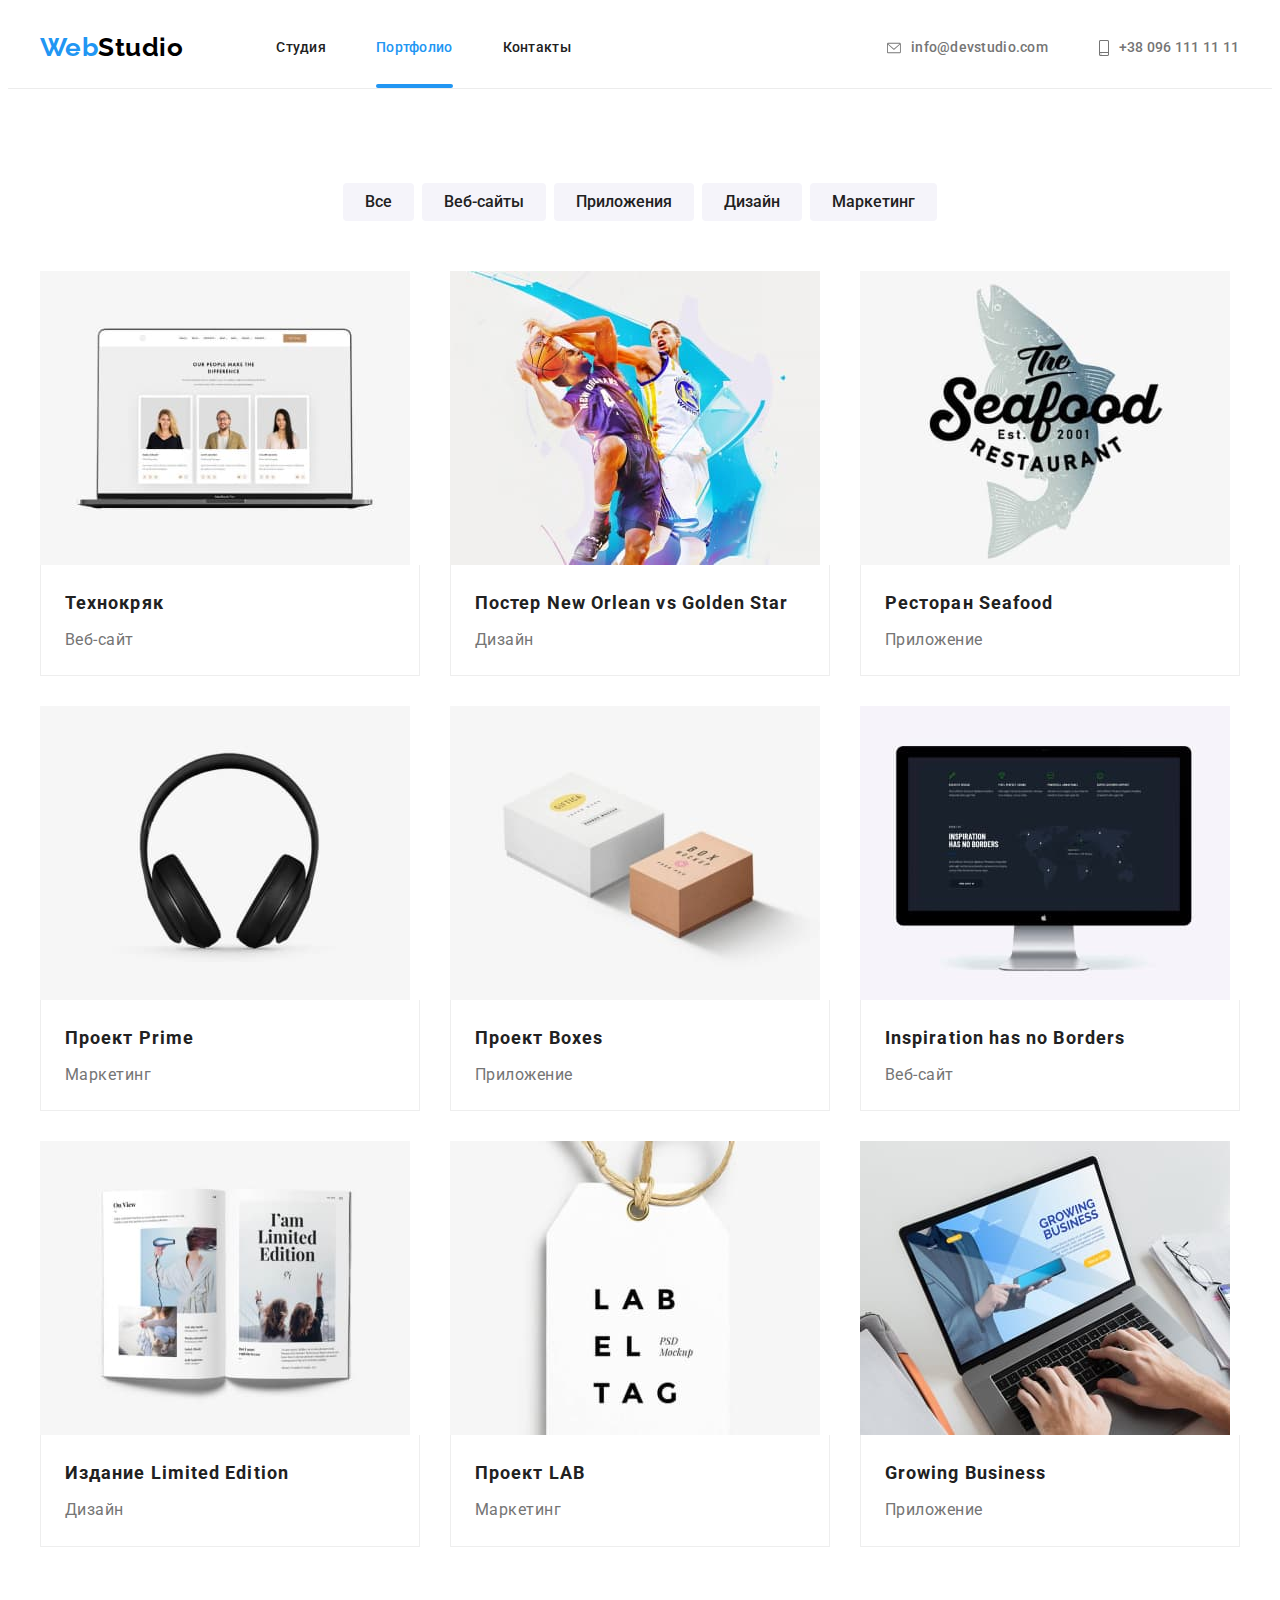
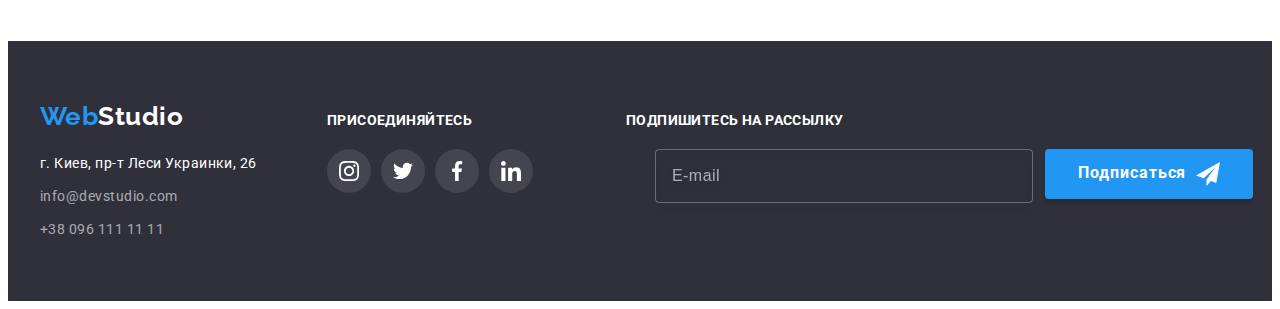
==== portfolio.html @ c687d92d "Initial commit" ====
<!DOCTYPE html>
<html lang="ru">

<head>
    <meta charset="UTF-8">
    <meta http-equiv="X-UA-Compatible" content="IE=edge">
    <meta name="viewport" content="width=device-width, initial-scale=1.0">
    <link rel="preconnect" href="https://fonts.googleapis.com">
    <link rel="preconnect" href="https://fonts.gstatic.com" crossorigin>
    <link
        href="https://fonts.googleapis.com/css2?family=Raleway:wght@700&family=Roboto:wght@400;500;700;900&display=swap"
        rel="stylesheet">
    <title>WebStudio</title>
    <link rel="stylesheet" href="https://cdnjs.cloudflare.com/ajax/libs/modern-normalize/1.1.0/modern-normalize.min.css"
        integrity="sha512-wpPYUAdjBVSE4KJnH1VR1HeZfpl1ub8YT/NKx4PuQ5NmX2tKuGu6U/JRp5y+Y8XG2tV+wKQpNHVUX03MfMFn9Q=="
        crossorigin="anonymous" referrerpolicy="no-referrer" />
    <link rel="stylesheet" href="./css/styles.css">
</head>
<body>
    <!-- Шапка -->
    <header class="header">
    <div class="container header-nav">
        <nav class="nav">
            <a href="" class="logo link"><span class="accent">Web</span>Studio</a>
            <ul class="site-nav">
                <li class="item"><a href="./index.html" class="link">Студия</a></li>
                <li class="item"><a href="" class="link current">Портфолио</a></li>
                <li class="item"><a href="" class="link">Контакты</a></li>
            </ul>
        </nav>
        <ul class="contacts">
            <li class="mail-item">
                <a href="mailtoinfo@devstudio.com" class="mail-link link">
                    <svg class="mail-icon" width="16" height="12">
                        <use href="./images/icons.svg#icon-envelope"></use>
                    </svg>
                    info@devstudio.com</a>
            </li>
            <li class="tel-item">
                <a href="tel:+380961111111" class="tel-link link">
                    <svg class="tel-icon" width="10" height="16">
                        <use href="./images/icons.svg#icon-smartphone"></use>
                    </svg>
                    +38 096 111 11 11
                </a>
            </li>
        </ul>
        </div>
        </header>
    <main>
        <section class="portfolio">
            <div class="container">
            <h1 class="portfolio-title">Портфолио</h1>
            <ul class="filtres-list">
                <li class="filtres-item"><button type="button" class="btn-filtres">Все</button></li>
                <li class="filtres-item"><button type="button" class="btn-filtres">Веб-сайты</button></li>
                <li class="filtres-item"><button type="button" class="btn-filtres">Приложения</button></li>
                <li class="filtres-item"><button type="button" class="btn-filtres">Дизайн</button></li>
                <li class="filtres-item"><button type="button" class="btn-filtres">Маркетинг</button></li>
            </ul>
            <ul class="work-list">
                <li class="work-item">
                    <a href="" class="card link">
                        <div class="work-wrap">
                            <img src="./images//img1.jpg" alt="img1" width="370" height="294">
                            <p class="card-text">Ресурс предлагает комплексные предложения
                                с разным уровнем функционала и сервисов.
                                Все это позволит посетителю получить
                                исчерпывающие сведения о компании или частном лице.</p>
                        </div>
                        
                        <div class="work-content">
                            <h2 class="work">Технокряк</h2>
                            <p class="work-text">Веб-сайт</p>
                        </div>
                    </a>
                </li>

                <li class="work-item">
                    <a href="" class="card link">
                        <div class="work-wrap">
                            <img src="./images//img2.jpg" alt="img2" width="370" height="294">
                            <p class="card-text">Ресурс предлагает комплексные предложения
                                с разным уровнем функционала и сервисов.
                                Все это позволит посетителю получить
                                исчерпывающие сведения о компании или частном лице.</p>
                        </div>
                        
                        <div class="work-content">
                            <h2 class="work">Постер New Orlean vs Golden Star</h2>
                            <p class="work-text">Дизайн</p>
                        </div>
                    </a>
                </li>

                <li class="work-item">
                    <a href="" class="card link">
                        <div class="work-wrap">
                            <img src="./images//img3.jpg" alt="img2" width="370" height="294">
                            <p class="card-text">Ресурс предлагает комплексные предложения
                                с разным уровнем функционала и сервисов.
                                Все это позволит посетителю получить
                                исчерпывающие сведения о компании или частном лице.</p>
                        </div>
                        
                        <div class="work-content">
                            <h2 class="work">Ресторан Seafood</h2>
                            <p class="work-text">Приложение</p>
                        </div>
                    </a>
                </li>

                <li class="work-item">
                    <a href="" class="card link">
                        <div class="work-wrap">
                            <img src="./images//img4.jpg" alt="img2" width="370" height="294">
                            <p class="card-text">Ресурс предлагает комплексные предложения
                                с разным уровнем функционала и сервисов.
                                Все это позволит посетителю получить
                                исчерпывающие сведения о компании или частном лице.</p>
                        </div>
                        
                        <div class="work-content">
                            <h2 class="work">Проект Prime</h2>
                            <p class="work-text">Маркетинг</p>
                        </div>
                    </a>  
                </li>

                <li class="work-item">
                    <a href="" class="card link">
                        <div class="work-wrap">
                            <img src="./images//img5.jpg" alt="img2" width="370" height="294">
                            <p class="card-text">Ресурс предлагает комплексные предложения
                                с разным уровнем функционала и сервисов.
                                Все это позволит посетителю получить
                                исчерпывающие сведения о компании или частном лице.</p>
                        </div>
                        
                        <div class="work-content">
                            <h2 class="work">Проект Boxes</h2>
                            <p class="work-text">Приложение</p>
                        </div>
                    </a>
                </li>

                <li class="work-item">
                    <a href="" class="card link">
                        <div class="work-wrap">
                            <img src="./images//img6.jpg" alt="img2" width="370" height="294">
                            <p class="card-text">Ресурс предлагает комплексные предложения
                                с разным уровнем функционала и сервисов.
                                Все это позволит посетителю получить
                                исчерпывающие сведения о компании или частном лице.</p>
                        </div>
                        
                        <div class="work-content">
                            <h2 class="work">Inspiration has no Borders</h2>
                            <p class="work-text">Веб-сайт</p>
                        </div>
                    </a>
                </li>

                <li class="work-item">
                    <a href="" class="card link">
                        <div class="work-wrap">
                            <img src="./images//img7.jpg" alt="img2" width="370" height="294">
                            <p class="card-text">Ресурс предлагает комплексные предложения
                                с разным уровнем функционала и сервисов.
                                Все это позволит посетителю получить
                                исчерпывающие сведения о компании или частном лице.</p>
                        </div>
                        
                        <div class="work-content link">
                            <h2 class="work">Издание Limited Edition</h2>
                            <p class="work-text">Дизайн</p>
                        </div>
                    </a>
                </li>

                <li class="work-item">
                    <a href="" class="card link">
                        <div class="work-wrap">
                            <img src="./images//img8.jpg" alt="img2" width="370" height="294">
                            <p class="card-text">Ресурс предлагает комплексные предложения
                                с разным уровнем функционала и сервисов.
                                Все это позволит посетителю получить
                                исчерпывающие сведения о компании или частном лице.</p>
                        </div>
                        
                        <div class="work-content">
                            <h2 class="work">Проект LAB</h2>
                            <p class="work-text">Маркетинг</p>
                        </div>
                    </a>
                </li>

                <li class="work-item">
                    <a href="" class="card link">
                        <div class="work-wrap">
                            <img src="./images//img9.jpg" alt="img2" width="370" height="294">
                            <p class="card-text">Ресурс предлагает комплексные предложения
                                с разным уровнем функционала и сервисов.
                                Все это позволит посетителю получить
                                исчерпывающие сведения о компании или частном лице.</p>
                        </div>
                        
                        <div class="work-content">
                            <h2 class="work">Growing Business</h2>
                            <p class="work-text">Приложение</p>
                        </div>
                    </a>
                </li>
            </ul>
         </div>
        </section>
    </main>
<!-- подвал -->
<footer class="footer">
    <div class="container footer-links">
        <div class="logo-contacts">
            <a href="" class="logo-link link"><span class="accent">Web</span>Studio</a>
            <address>
                <ul class="footer-list">
                    <li class="footer-adress">
                        <a href="https://goo.gl/maps/oAPRWy6ZVn6Fgqy29" target="_blank"
                            rel="noopener nofollow noreferrer" class="adress link">г. Киев, пр-т Леси Украинки, 26</a>
                    </li>
                    <li class="footer-mail">
                        <a href="mailtoinfo@devstudio.com" class="contact-mail link">info@devstudio.com</a>
                    </li>
                    <li class="footer-tel">
                        <a href="tel:+380961111111" class="contact-tel link">+38 096 111 11 11</a>
                    </li>
                </ul>
            </address>
        </div>
    <!-- присоединяйтесь -->
    <div class="join">
        <h2 class="join-title">Присоединяйтесь</h2>
        <ul class="join-list">
            <li class="join-item">
                <a href="" class="join-link link">
                    <svg class="join-icon" width="20" height="20">
                        <use href="./images/icons.svg#icon-instagram"></use>
                     </svg>
                    </a>
            </li>
            <li class="join-item">
                <a href="" class="join-link link">
                    <svg class="join-icon" width="20" height="20">
                        <use href="./images/icons.svg#icon-twitter"></use>
                    </svg>
                </a>
            </li>
            <li class="join-item">
                <a href="" class="join-link link">
                    <svg class="join-icon" width="20" height="20">
                        <use href="./images/icons.svg#icon-facebook"></use>
                    </svg>
                </a>
            </li>
            <li class="join-item">
                <a href="" class="join-link link">
                    <svg class="join-icon" width="20" height="20">
                        <use href="./images/icons.svg#icon-linkedin"></use>
                    </svg>
                </a>
            </li>
        </ul>
    </div>
    <div class="newsletter">
        <h2 class="join-title">Подпишитесь на рассылку</h2>
        <form>
            <input type="email" name="user-email" class="mail-input" placeholder="E-mail" required />
            <button type="submit" class="hero-button btn">
                Подписаться
                <svg class="icon-send" width="24" height="24">
                    <use href="./images/icons.svg#icon-send"></use>
                </svg>
            </button>
        </form>
    </div>
    </div>
    <div class="backdrop is-hidden" data-modal>
        <div class="modal">
            <button type="button" class="close-icon" data-modal-close>
                <svg class="modal-close-icon" width="18" height="18">
                    <use href="./images/icons.svg#icon-close-black-18dp"></use>
                </svg>
            </button>
        </div>
    </div>
</footer>
</body>
</html>
---- css/styles.css ----
:root {
    --main-text-color:  #212121;
    --second-text-color: #757575;
    --main-title-color: #ffffff;
    --contact-text-color: rgba(255, 255, 255, 0.6);
    --accent-color: #2196F3;
    --team-background-color: #F5F4FA;
    --header-background-color: #ffffff;
    --second-background-color: #2F303A;
    --main-letter-spacing: 0.03em;
    --second-letter-spacing: 0.02em;
    --portfolio-set: 30px;
    --animation-timing: cubic-bezier(0.4, 0, 0.2, 1);
    }

a,
p,
h1,
h2,
h3,
h4,
h5,
h6 {
  margin: 0;
}

ul,
ol {
  margin: 0;
  padding: 0;
  list-style: none;
}

body{
    color: var(--main-text-color);
    font-family: 'Roboto', sans-serif;
    letter-spacing: var(--main-letter-spacing);
}

img {
    display: block;
    max-width: 100%;
    height: auto;
}

a {
    display: block;
}

.link {
    text-decoration: none;
}
.container {
    width: 1200px;
    margin: 0 auto;
    padding-left: 15px;
    padding-right: 15px;
}

.visually-hidden {
    position: absolute;
    white-space: nowrap;
    width: 1px;
    height: 1px;
    overflow: hidden;
    border: 0;
    padding: 0;
    clip: rect(0 0 0 0);
    clip-path: inset(50%);
    margin: -1px;
}
/* шапка */

.header{
    background-color: var(--header-background-color);
    border-bottom: 1px solid #ECECEC;
}

.header-nav{
    display: flex;
    align-items: center;
}

.nav{
    display: flex;
    align-items: center;
}
.logo{
    color: #000000;
    font-family: 'Raleway', sans-serif;
    font-weight: 700;
    font-size: 26px;
    line-height: 1.2;
}

.accent{
    color: var(--accent-color);
}

.site-nav{
    display: flex;
    margin-left: 93px;
}

.site-nav .item + .item{
    margin-left: 50px;
}
.site-nav .link{
    display: block;
    padding-top: 32px;
    padding-bottom: 32px;
    color: var(--main-text-color);
    font-weight: 500;
    font-size: 14px;
    line-height: 1.14;
    letter-spacing: var(--second-letter-spacing);
    transition: color 250ms var(--animation-timing);
}
.site-nav .link:hover,
.site-nav .link:focus{
    color: var(--accent-color);
}
.site-nav .link.current{
    position: relative;
    color: var(--accent-color);
}

.current::after {
    content: '';
    position: absolute;
    left: 0;
    bottom: 0;
    width: 100%;
    height: 4px;
    border-radius: 2px;
    background-color: var(--accent-color);
}

.contacts{
    display: flex;
    align-items: center;
    justify-content: center;
    margin-left: auto;
}

.mail-item{
    margin-right: 50px;
    width: 161px;
    height: 16px;
}

.tel-item{
    width: 142px;
    height: 16px;
}
.mail-link, .tel-link{
    display: flex;
    align-items: center;
    justify-content: center;
    color: var(--second-text-color);
    font-weight: 500;
    font-size: 14px;
    line-height: 1.14;
    letter-spacing: var(--second-letter-spacing);
    cursor: pointer;
    transition: color 250ms var(--animation-timing);
    }

    
.mail-item > .mail-link{
    width: 100%;
    height: 100%;
}
.mail-link:hover,
.mail-link:focus {
    color: var(--accent-color);
}
.mail-icon{
    margin-right: 10px;
    fill: currentColor;
}
.tel-item > .tel-link {
    width: 100%;
    height: 100%;
}

.tel-link:hover,
.tel-link:focus {
    color: var(--accent-color);
}

.tel-icon {
    margin-right: 10px;
    fill: currentColor;
}

/* hero */

.hero{
    max-width: 1600px;
    height: 600px;
    margin-left: auto;
    margin-right: auto;
    background-image: 
    linear-gradient(
        to right, rgba(47, 48, 58, 0.4),
        rgba(47, 48, 58, 0.4)
        ), 
    url(../images/hero.jpg);
    background-repeat: no-repeat;
    background-size: cover;
    background-position: center;
    background-color: var(--second-background-color);
    text-align: center;
    padding-top: 200px;
    padding-bottom: 200px;
}
.hero-title{
    margin-left: auto;
    margin-right: auto;
    margin-bottom: 30px;
    max-width: 696px;
    color: var(--main-title-color);
    font-weight: 900;
    font-size: 44px;
    line-height: 1.4;
    letter-spacing: 0.06em;
    text-transform: uppercase;
}
.hero-button{
    position: relative;
    display: inline-block;
    padding: 10px 32px;
    height: 50px;
    cursor: pointer;
    color: var(--main-title-color);
    background-color: var(--accent-color);
    font-family: inherit;
    font-weight: 700;
    font-size: 16px;
    line-height: 1.9;
    text-align: center;
    letter-spacing: 0.06em;
    text-decoration: none;
    align-items: center;
    border: 1px solid transparent;
    border-radius: 4px;
    box-shadow: 0px 4px 4px rgba(0, 0, 0, 0.15);
    transition: background-color 250ms var(--animation-timing), box-shadow 250ms var(--animation-timing);
}

.hero-button:hover,
.hero-button:focus{
    background-color: #188CE8;
}

/* sections */

.section{
    padding-top: 94px;
    padding-bottom: 94px;
}

.section-title{
    margin-bottom: 50px;
    color: var(--main-text-color);
    font-weight: 700;
    font-size: 36px;
    line-height: 1.7;
    text-align: center;
}

/* features */

.section-features{
    display: none;
}
.features{
    display: flex;
}

.features .item + .item{
    margin-left: 30px;
}

.features-link{
    display: flex;
    align-items: center;
    justify-content: center;
    margin-bottom: 30px;
    width: 270px;
    height: 120px;
    background-color: #F5F4FA;
    border-radius: 4px;
}

.features-icon{
    width: 70px;
    height: 70px;
}

.features-title {
    margin-bottom: 10px;
    font-weight: 700;
    font-size: 14px;
    line-height: 1.14;
    text-transform: uppercase;
}

.features-text{
    color: var(--second-text-color);
    font-size: 14px;
    line-height: 1.7;
}

/* working */

.no-padding-top{
padding-top: 0;
}

.working{
    display: flex;
}
.working .item{
    display: block;
}
.working .item + .item{
    margin-left: 30px;
}
.working-wrap{
    position: relative;
}

.working-text{
    display: flex;
    align-items: center;
    justify-content: center;
    position: absolute;
    width: 100%;
    height: 70px;
    left: 0;
    bottom: 0;

    font-weight: 700;
    font-size: 14px;
    line-height:1.14;
    text-align: center;
    text-transform: uppercase;
    letter-spacing: var(--main-letter-spacing);

    color: var(--header-background-color);
    background-color: rgba(47, 48, 58, 0.8);
}

/* team */

.team{
    padding-top: 94px;
    padding-bottom: 94px;
    background-color: var(--team-background-color);
    }

.team-title{
    margin-bottom: 50px;
    font-weight: 700;
    font-size: 36px;
    line-height: 1.16px;
    text-align: center;
}
.team-list{
    display: flex;
}

.team-item {
    background-color: #ffffff;
    box-shadow: 0px 1px 3px rgba(0, 0, 0, 0.12), 0px 1px 1px rgba(0, 0, 0, 0.14), 0px 2px 1px rgba(0, 0, 0, 0.2);
    border-radius: 0px 0px 4px 4px;
}

.team-item + .team-item{
    margin-left: 30px;
}

.team-container{
    padding-top: 30px;
    padding-bottom: 30px;
    text-align: center;
}

.team-hero{
    margin-bottom: 10px;
    font-weight: 500;
    font-size: 16px;
    line-height: 1.9;
}

.team-text{
    margin-bottom: 16px;
    color: var(--second-text-color);
    font-size: 16px;
    line-height: 1.9;
}
.soc-list{
    display: flex;
    justify-content: center;
    align-items: center;
}

.soc-item{
    width: 44px;
    height: 44px;
    margin-right: 10px;
    cursor: pointer;
}
.soc-item:last-child{
    margin-right: 0;
}
.soc-link{
    width: 100%;
    height: 100%;
    background-color:var(--header-background-color);
    border-radius: 50%;
    display: flex;
    align-items: center;
    justify-content: center;
    color: #AFB1B8;
    transition: color 250ms var(--animation-timing), background-color 250ms var(--animation-timing);
}

.soc-icon{
    fill: currentColor;
}

.soc-link:hover,
.soc-link:focus {
    background-color: var(--accent-color);
    color: var(--header-background-color);
}

/* Постоянные клиенты */

.clients {
    padding-top: 94px;
    padding-bottom: 94px;
}

.clients-list {
    display: flex;
    align-items: center;
    justify-content: center;
}

.clients-item{
    margin-right: var(--portfolio-set);
    width: 170px;
    height: 92px;
    cursor: pointer;
    transition: border-color 250ms var(--animation-timing);
}
.clients-item:last-child {
    margin-right: 0;
}

.clients-item:hover,
.clients-item:focus {
    border-color: var(--accent-color);
}

.clients-link{
    width: 100%;
    height: 100%;
    display: flex;
    align-items: center;
    justify-content: center;
    color: #AFB1B8;
    border: 1px solid #AFB1B8;
    border-radius: 4px;
    transition: color 250ms var(--animation-timing),
    border-color 250ms var(--animation-timing);
}

.clients-icon{
fill: currentColor;
}

.clients-link:hover,
.clients-link:focus {
    color: var(--accent-color);
    border-color: var(--accent-color);
}

/* footer */

.footer{
    padding-top: 60px;
    padding-bottom: 60px;
    background-color: var(--second-background-color);
}
.footer-links {
    display: flex;
    align-items: baseline;
}

.logo-link{
    display: inline-block;
    margin-bottom: 20px;
    color: var(--main-title-color);
    font-family: 'Raleway', sans-serif;
    font-style: normal;
    font-weight: 700;
    font-size: 26px;
    line-height: 1.2;
}

.accent {
    color: var(--accent-color);
}

.footer-adress{
    margin-bottom: 9px;
}
.adress{
    display: inline-block;
    font-style: normal;
    color: var(--main-title-color);
    font-size: 14px;
    line-height: 1.7;
    transition: color 250ms var(--animation-timing);
}

.adress:hover,
.adress:focus {
    color: var(--accent-color);
}

.footer-mail{
    margin-bottom: 9px;
}
.contact-mail{
    display: inline-block;
    font-style: normal;
    color: var(--contact-text-color);
    font-size: 14px;
    line-height: 1.7;
    transition: color 250ms var(--animation-timing);
} 

.contact-tel {
    display: inline-block;
    font-style: normal;
    color: var(--contact-text-color);
    font-size: 14px;
    line-height: 1.7;
    transition: color 250ms var(--animation-timing);
}

.contact-mail:hover,
.contact-mail:focus,
.contact-tel:hover,
.contact-tel:focus{
    color: var(--accent-color);
}

/* Присоединяйтесь */

.join{
    margin-left: 70px;
}

.join-title{
    margin-bottom: 20px;
    font-weight: 700;
    font-size: 14px;
    line-height: 1.14;
    letter-spacing: var(--main-letter-spacing);
    text-transform: uppercase;
    color: var(--header-background-color);
}

.join-list {
    display: flex;
}

.join-item {
    width: 44px;
    height: 44px;
    margin-right: 10px;
    cursor: pointer;
}

.join-item:last-child {
    margin-right: 0;
}

.join-link {
    width: 100%;
    height: 100%;
    background-color: rgba(255, 255, 255, 0.1);
    border-radius: 50%;
    display: flex;
    align-items: center;
    justify-content: center;
    color: var(--header-background-color);
    transition: background-color 250ms var(--animation-timing);
}
.join-icon {
    fill: currentColor;
}

.join-link:hover,
.join-link:focus {
    background-color: var(--accent-color);
}

/* Подпишитесь на рассылкy */

.newsletter {
    margin-left: 93px;;
}

.mail-input {
    width: 358px;
    height: 50px;
    padding-left: 16px;
    margin-right: 12px;
    color: rgba(255, 255, 255, 0.6);
    font-size: 16px;
    line-height: 1.25;
    letter-spacing: var(--main-letter-spacing);
    background-color: transparent;
    border: 1px solid rgba(255, 255, 255, 0.3);
    filter: drop-shadow(0px 4px 4px rgba(0, 0, 0, 0.15));
    border-radius: 4px;
    outline: none;
    transition: border-color 250ms var(--animation-timing);
}

.mail-input:focus {
    border-color: var(--accent-color);
}

.mail-input::placeholder {
    color: rgba(255, 255, 255, 0.6);
    font-size: 16px;
    line-height: 1.25;
    letter-spacing: var(--main-letter-spacing);
}

.btn {
    position: absolute;
    display: inline-flex;
    align-items: center;
    justify-content: center;
}

.icon-send {
    fill: currentColor;
    margin-left: 10px;
}

/* --------------------МОДАЛКА */

.backdrop{
    width: 100%;
    height: 100%;
    background-color: rgba(25, 28, 38, 0.476);
    position: fixed;
    top: 0;
    transition: opacity 400ms, visibility 400ms;
}
.backdrop.is-hidden .modal {
    transform: translate(-50%, -50%) scale(0) rotate(-90deg);
}

.is-hidden{
    visibility: hidden;
    opacity: 0;
    pointer-events: none;
}

.modal{
    position: absolute;
    width: 528px;
    height: 581px;
    left: 50%;
    top: 50%;
    padding: 40px;
    background: var(--header-background-color);
    box-shadow: 0px 1px 3px rgba(0, 0, 0, 0.12), 0px 1px 1px rgba(0, 0, 0, 0.14),
        0px 2px 1px rgba(0, 0, 0, 0.2);
    border-radius: 4px;
    transform: translate(-50%, -50%) scale(1) rotate(0);
    transition: transform 400ms;
}

.close-icon{
    position: absolute;
    top: 8px;
    right: 8px;
    padding: 0;
    width: 30px;
    height: 30px;
    border-radius: 50%;
    display: flex;
    align-items: center;
    justify-content: center;
    background: #FFFFFF;
    border: 1px solid rgba(0, 0, 0, 0.1);
    cursor: pointer;
}
.no-scroll {
    overflow: hidden;
}

.modal-title{
    margin-bottom: 12px;
    font-weight: 700;
    font-size: 20px;
    line-height: 1.15;
    text-align: center;
    letter-spacing: var(--main-letter-spacing);
    color: var(--main-text-color);
}

textarea{
    resize: none;
}

form{
    width: 448px;
    text-align: center;
}

.form-field{
   display: block;
   position: relative;
   margin-bottom: 20px;
}

.form-label{
    display: block;
    text-align: left;
    margin-bottom: 4px;
    font-size: 12px;
    line-height: 1.16;
    letter-spacing: 0.01em;
    color: #757575;
}

.form-input {
    padding-left: 42px;
    width: 100%;
    height: 40px;
    border: 1px solid rgba(33, 33, 33, 0.2);
    border-radius: 4px;
    outline: none;
    transition: border-color 250ms var(--animation-timing);
}

.form-input:focus {
    border-color: var(--accent-color);
}

.form-icon{
    position: absolute;
    left: 12px;
    top: 50%;
    transition: color 250ms var(--animation-timing);
}

.form-comment{
    display: block;
    margin-bottom: 20px;
    font-size: 12px;
    line-height: 1.16;
    letter-spacing: 0.01em;
    width: 100%;
    height: 120px;
    padding: 12px 16px;
    border: 1px solid rgba(33, 33, 33, 0.2);
    border-radius: 4px;
    outline: none;
    transition: border-color 250ms var(--animation-timing);
}

.form-input:focus+.form-icon {
    fill: var(--accent-color);
}

.form-comment::placeholder {
    font-size: 12px;
    line-height: 1.16;
    letter-spacing: 0.01em;
    color: rgba(117, 117, 117, 0.5);
}

.form-comment:focus{
    border-color: var(--accent-color);
}
.check-text{
    display: flex;
    align-items: center;
    justify-content: center;
    margin-bottom: 30px;
    font-size: 14px;
    line-height: 1.71;
    letter-spacing: var(--main-letter-spacing);
    color: var(--second-text-color);
}

.icon-wrap{
    width: 16px;
    height: 15px;
    border: 2px solid var(--main-text-color);
    border-radius: 3px;
    margin-right: 7px;
    display: flex;
    align-items: center;
    justify-content: center;
    transition: background-color 250ms var(--animation-timing);
}

.check-icon {
    fill: transparent;
}

.checkbox:checked+.icon-wrap {
    background-color: var(--accent-color);
    border: none;
}
.checkbox:checked+.icon-wrap .check-icon{
    fill: #ffffff;
}

.checkbox:focus+.icon-wrap {
    border-color: var(--accent-color);
}

.check-text a{
    color: var(--accent-color);
}

.submit{
    padding: 10px 55px;
}

/* portfolio */

.portfolio {
    padding-top: 94px;
    padding-bottom: 94px;
}

.portfolio-title {
    display: none;
}

.filtres-list {
    margin-bottom: 50px;
    text-align: center;
    display: flex;
    justify-content: center;
}

.filtres-item+.filtres-item {
    margin-left: 8px;
}

.btn-filtres {
    display: inline-block;
    padding: 6px 22px;
    background-color: var(--team-background-color);
    color: var(--main-text-color);
    font-family: inherit;
    font-weight: 500;
    font-size: 16px;
    line-height: 1.6;
    text-align: center;
    cursor: pointer;
    border-radius: 4px;
    border: none;
    transition: color 250ms var(--animation-timing), 
    background-color 250ms var(--animation-timing),
    box-shadow 250ms var(--animation-timing);
}

.btn-filtres:hover,
.btn-filtres:focus {
    background-color: var(--accent-color);
    color: var(--main-title-color);
    box-shadow: 0px 3px 1px rgba(0, 0, 0, 0.1), 0px 1px 2px rgba(0, 0, 0, 0.08), 0px 2px 2px rgba(0, 0, 0, 0.12);
}

.work-list {
    display: flex;
    flex-wrap: wrap;
    margin-left: calc(-1 * var(--portfolio-set));
    margin-top: calc(-1 * var(--portfolio-set));
}

.work-item {
    flex-basis: calc(100%/3 - var(--portfolio-set));
    margin-left: var(--portfolio-set);
    margin-top: var(--portfolio-set);
    background-color: var(--header-background-color);
    transition: background-color 250ms var(--animation-timing)
}

.card {
    transition: box-shadow 250ms var(--animation-timing);
}

.card:hover,
.card:focus {
    background: #FFFFFF;
    box-shadow: 0px 1px 1px rgba(0, 0, 0, 0.12), 0px 4px 4px rgba(0, 0, 0, 0.06), 1px 4px 6px rgba(0, 0, 0, 0.16);
}

.card:hover .card-text{
    transform: translateY(0);
}

.work-wrap{
    position: relative;
    overflow: hidden;
}

.card-text{
    position: absolute;
    top: 0;
    padding: 63px 24px;
    height: 100%;
    font-size: 18px;
    line-height: 1.5;
    letter-spacing: var(--main-letter-spacing);
    color: #FFFFFF;
    background-color: rgba(33, 150, 243, 0.9);
    transform: translateY(101%);
    transition: transform 250ms var(--animation-timing);
}

.work-content {
    padding: 20px 24px;
    border-right: 1px solid #EEEEEE;
    border-bottom: 1px solid #EEEEEE;
    border-left: 1px solid #EEEEEE;
}

.work {
    margin-bottom: 4px;
    font-weight: 700;
    font-size: 18px;
    line-height: 2;
    letter-spacing: 0.06em;
    color: var(--main-text-color);
}

.work-text {
    color: var(--second-text-color);
    font-size: 16px;
    line-height: 1.9;
}
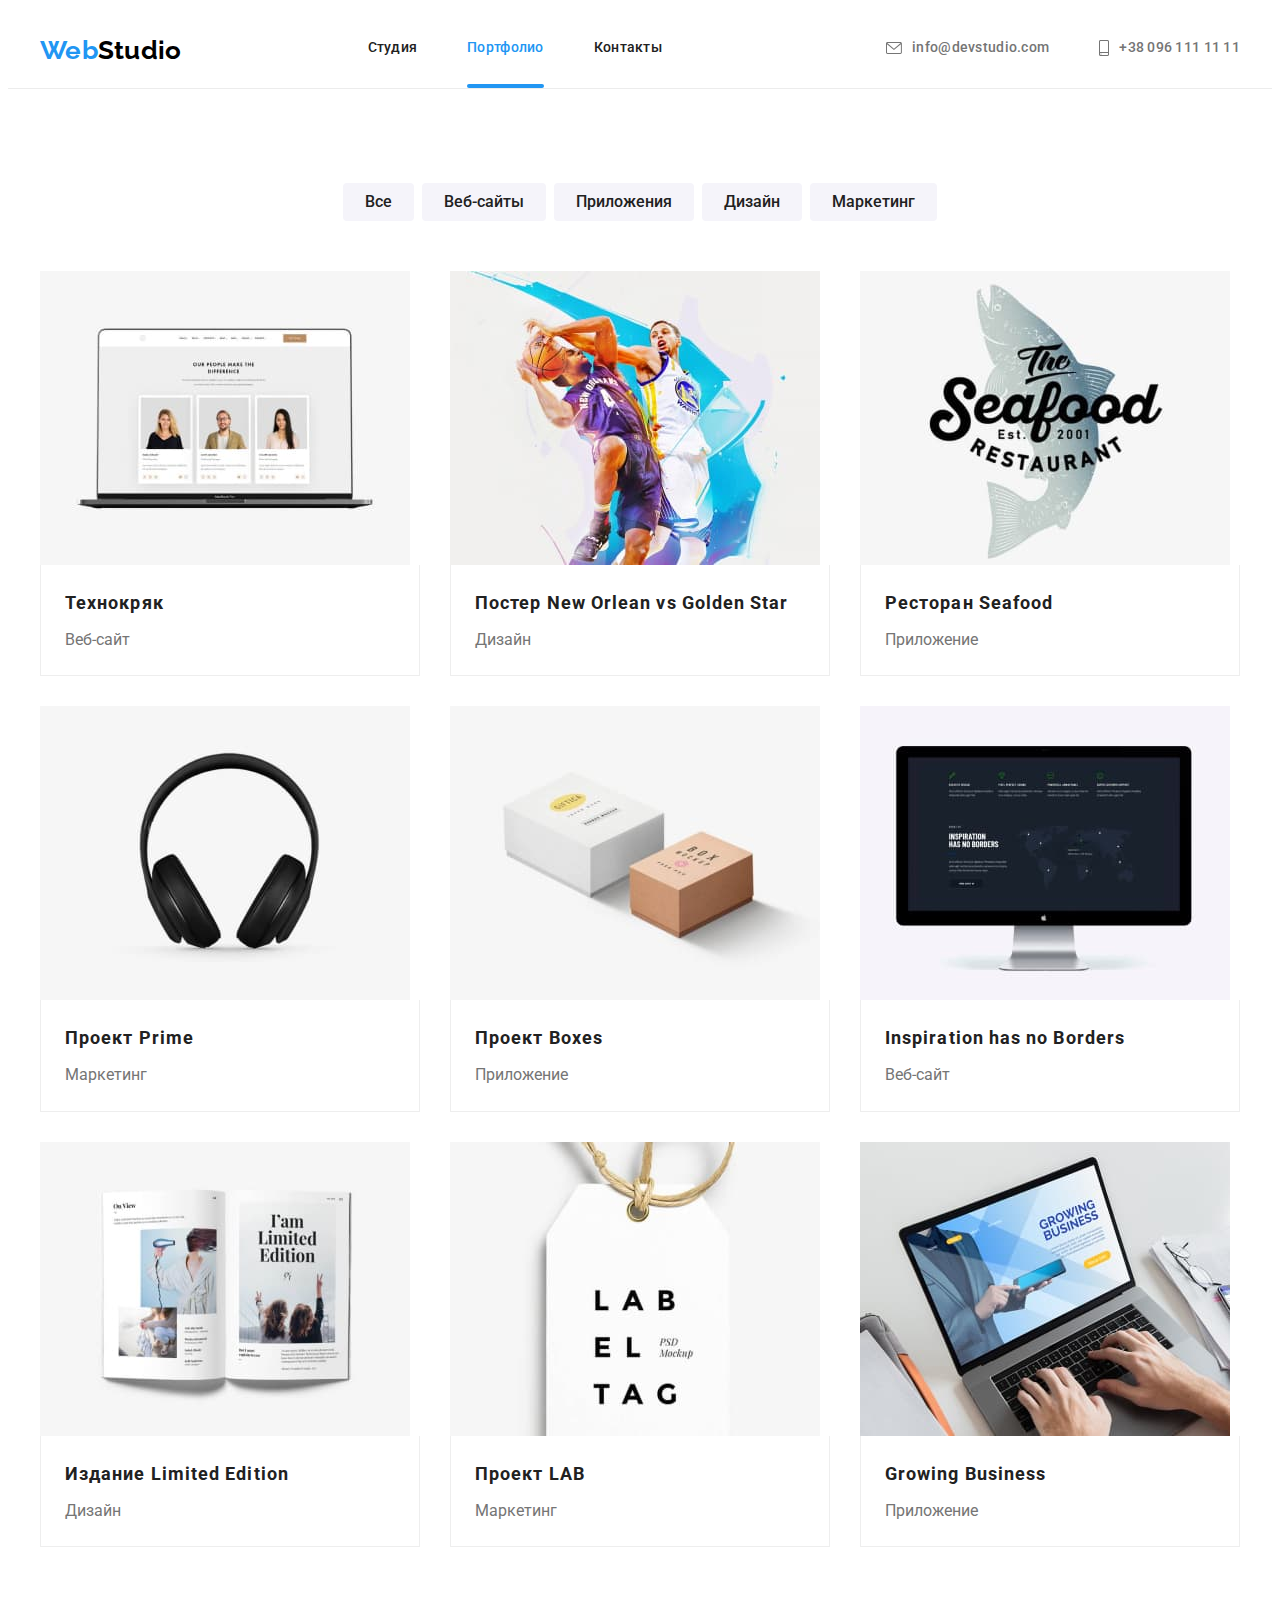
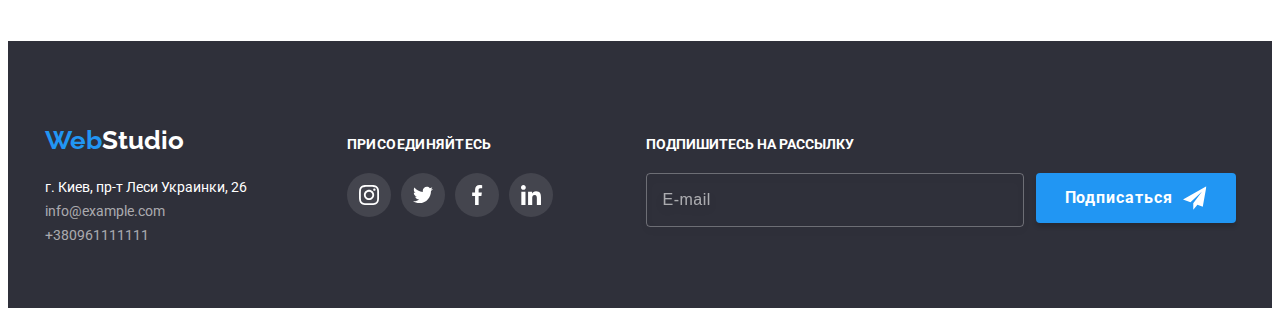
==== commit 3b82e0ae: "SASS" ====
--- a/portfolio.html
+++ b/portfolio.html
@@ -15,199 +15,203 @@
         integrity="sha512-wpPYUAdjBVSE4KJnH1VR1HeZfpl1ub8YT/NKx4PuQ5NmX2tKuGu6U/JRp5y+Y8XG2tV+wKQpNHVUX03MfMFn9Q=="
         crossorigin="anonymous" referrerpolicy="no-referrer" />
     <link rel="stylesheet" href="./css/styles.css">
+    <link rel="stylesheet" href="./css/main.min.css">
 </head>
 <body>
     <!-- Шапка -->
     <header class="header">
-    <div class="container header-nav">
-        <nav class="nav">
-            <a href="" class="logo link"><span class="accent">Web</span>Studio</a>
-            <ul class="site-nav">
-                <li class="item"><a href="./index.html" class="link">Студия</a></li>
-                <li class="item"><a href="" class="link current">Портфолио</a></li>
-                <li class="item"><a href="" class="link">Контакты</a></li>
+        <div class="container header__container">
+            <nav class="nav">
+                <a href="" class="logo link">Web<span class="logo__accent--dark">Studio</span></a>
+                <ul class="nav__list">
+                    <li class="nav__item"><a href="./index.html" class="nav__link link">Студия</a></li>
+                    <li class="nav__item"><a href="" class="nav__link current link">Портфолио</a></li>
+                    <li class="nav__item"><a href="" class="nav__link link">Контакты</a></li>
+                </ul>
+            </nav>
+            <ul class="contacts list">
+                <li class="contacts__item">
+                    <a href="mailto:info@devstudio.com" class="contacts__link link">
+                        <svg class="contacts__icon" width="16" height="12">
+                            <use href="./images/icons.svg#icon-envelope"></use>
+                        </svg>
+                        info@devstudio.com</a>
+                </li>
+                <li class="contacts__item">
+                    <a href="tel:+380961111111" class="contacts__link link">
+                        <svg class="contacts__icon" width="10" height="16">
+                            <use href="./images/icons.svg#icon-smartphone"></use>
+                        </svg>
+                        +38 096 111 11 11
+                    </a>
+                </li>
             </ul>
-        </nav>
-        <ul class="contacts">
-            <li class="mail-item">
-                <a href="mailtoinfo@devstudio.com" class="mail-link link">
-                    <svg class="mail-icon" width="16" height="12">
-                        <use href="./images/icons.svg#icon-envelope"></use>
-                    </svg>
-                    info@devstudio.com</a>
-            </li>
-            <li class="tel-item">
-                <a href="tel:+380961111111" class="tel-link link">
-                    <svg class="tel-icon" width="10" height="16">
-                        <use href="./images/icons.svg#icon-smartphone"></use>
-                    </svg>
-                    +38 096 111 11 11
-                </a>
-            </li>
-        </ul>
-        </div>
-        </header>
+        </div>
+    </header>
     <main>
         <section class="portfolio">
             <div class="container">
-            <h1 class="portfolio-title">Портфолио</h1>
-            <ul class="filtres-list">
-                <li class="filtres-item"><button type="button" class="btn-filtres">Все</button></li>
-                <li class="filtres-item"><button type="button" class="btn-filtres">Веб-сайты</button></li>
-                <li class="filtres-item"><button type="button" class="btn-filtres">Приложения</button></li>
-                <li class="filtres-item"><button type="button" class="btn-filtres">Дизайн</button></li>
-                <li class="filtres-item"><button type="button" class="btn-filtres">Маркетинг</button></li>
-            </ul>
-            <ul class="work-list">
-                <li class="work-item">
-                    <a href="" class="card link">
-                        <div class="work-wrap">
+            <h1 class="visually-hidden">Портфолио</h1>
+            <div class="filtres">
+                <ul class="filtres__list">
+                    <li class="filtres__item"><button type="button" class="filters__btn">Все</button></li>
+                    <li class="filtres__item"><button type="button" class="filters__btn">Веб-сайты</button></li>
+                    <li class="filtres__item"><button type="button" class="filters__btn">Приложения</button></li>
+                    <li class="filtres__item"><button type="button" class="filters__btn">Дизайн</button></li>
+                    <li class="filtres__item"><button type="button" class="filters__btn">Маркетинг</button></li>
+                </ul>
+            </div>
+            
+            <ul class="gallery">
+                <li class="gallery__item">
+                    <a href="" class="card link">
+                        <div class="card__wrap">
                             <img src="./images//img1.jpg" alt="img1" width="370" height="294">
-                            <p class="card-text">Ресурс предлагает комплексные предложения
-                                с разным уровнем функционала и сервисов.
-                                Все это позволит посетителю получить
-                                исчерпывающие сведения о компании или частном лице.</p>
-                        </div>
-                        
-                        <div class="work-content">
-                            <h2 class="work">Технокряк</h2>
-                            <p class="work-text">Веб-сайт</p>
-                        </div>
-                    </a>
-                </li>
-
-                <li class="work-item">
-                    <a href="" class="card link">
-                        <div class="work-wrap">
+                            <p class="card__overlay">Ресурс предлагает комплексные предложения
+                                с разным уровнем функционала и сервисов.
+                                Все это позволит посетителю получить
+                                исчерпывающие сведения о компании или частном лице.</p>
+                        </div>
+                        
+                        <div class="card__desc">
+                            <h2 class="card__title">Технокряк</h2>
+                            <p class="card__text">Веб-сайт</p>
+                        </div>
+                    </a>
+                </li>
+
+                <li class="gallery__item">
+                    <a href="" class="card link">
+                        <div class="card__wrap">
                             <img src="./images//img2.jpg" alt="img2" width="370" height="294">
-                            <p class="card-text">Ресурс предлагает комплексные предложения
-                                с разным уровнем функционала и сервисов.
-                                Все это позволит посетителю получить
-                                исчерпывающие сведения о компании или частном лице.</p>
-                        </div>
-                        
-                        <div class="work-content">
-                            <h2 class="work">Постер New Orlean vs Golden Star</h2>
-                            <p class="work-text">Дизайн</p>
-                        </div>
-                    </a>
-                </li>
-
-                <li class="work-item">
-                    <a href="" class="card link">
-                        <div class="work-wrap">
+                            <p class="card__overlay">Ресурс предлагает комплексные предложения
+                                с разным уровнем функционала и сервисов.
+                                Все это позволит посетителю получить
+                                исчерпывающие сведения о компании или частном лице.</p>
+                        </div>
+                        
+                        <div class="card__desc">
+                            <h2 class="card__title">Постер New Orlean vs Golden Star</h2>
+                            <p class="card__text">Дизайн</p>
+                        </div>
+                    </a>
+                </li>
+
+                <li class="gallery__item">
+                    <a href="" class="card link">
+                        <div class="card__wrap">
                             <img src="./images//img3.jpg" alt="img2" width="370" height="294">
-                            <p class="card-text">Ресурс предлагает комплексные предложения
-                                с разным уровнем функционала и сервисов.
-                                Все это позволит посетителю получить
-                                исчерпывающие сведения о компании или частном лице.</p>
-                        </div>
-                        
-                        <div class="work-content">
-                            <h2 class="work">Ресторан Seafood</h2>
-                            <p class="work-text">Приложение</p>
-                        </div>
-                    </a>
-                </li>
-
-                <li class="work-item">
-                    <a href="" class="card link">
-                        <div class="work-wrap">
+                            <p class="card__overlay">Ресурс предлагает комплексные предложения
+                                с разным уровнем функционала и сервисов.
+                                Все это позволит посетителю получить
+                                исчерпывающие сведения о компании или частном лице.</p>
+                        </div>
+                        
+                        <div class="card__desc">
+                            <h2 class="card__title">Ресторан Seafood</h2>
+                            <p class="card__text">Приложение</p>
+                        </div>
+                    </a>
+                </li>
+
+                <li class="gallery__item">
+                    <a href="" class="card link">
+                        <div class="card__wrap">
                             <img src="./images//img4.jpg" alt="img2" width="370" height="294">
-                            <p class="card-text">Ресурс предлагает комплексные предложения
-                                с разным уровнем функционала и сервисов.
-                                Все это позволит посетителю получить
-                                исчерпывающие сведения о компании или частном лице.</p>
-                        </div>
-                        
-                        <div class="work-content">
-                            <h2 class="work">Проект Prime</h2>
-                            <p class="work-text">Маркетинг</p>
+                            <p class="card__overlay">Ресурс предлагает комплексные предложения
+                                с разным уровнем функционала и сервисов.
+                                Все это позволит посетителю получить
+                                исчерпывающие сведения о компании или частном лице.</p>
+                        </div>
+                        
+                        <div class="card__desc">
+                            <h2 class="card__title">Проект Prime</h2>
+                            <p class="card__text">Маркетинг</p>
                         </div>
                     </a>  
                 </li>
 
-                <li class="work-item">
-                    <a href="" class="card link">
-                        <div class="work-wrap">
+                <li class="gallery__item">
+                    <a href="" class="card link">
+                        <div class="card__wrap">
                             <img src="./images//img5.jpg" alt="img2" width="370" height="294">
-                            <p class="card-text">Ресурс предлагает комплексные предложения
-                                с разным уровнем функционала и сервисов.
-                                Все это позволит посетителю получить
-                                исчерпывающие сведения о компании или частном лице.</p>
-                        </div>
-                        
-                        <div class="work-content">
-                            <h2 class="work">Проект Boxes</h2>
-                            <p class="work-text">Приложение</p>
-                        </div>
-                    </a>
-                </li>
-
-                <li class="work-item">
-                    <a href="" class="card link">
-                        <div class="work-wrap">
+                            <p class="card__overlay">Ресурс предлагает комплексные предложения
+                                с разным уровнем функционала и сервисов.
+                                Все это позволит посетителю получить
+                                исчерпывающие сведения о компании или частном лице.</p>
+                        </div>
+                        
+                        <div class="card__desc">
+                            <h2 class="card__title">Проект Boxes</h2>
+                            <p class="card__text">Приложение</p>
+                        </div>
+                    </a>
+                </li>
+
+                <li class="gallery__item">
+                    <a href="" class="card link">
+                        <div class="card__wrap">
                             <img src="./images//img6.jpg" alt="img2" width="370" height="294">
-                            <p class="card-text">Ресурс предлагает комплексные предложения
-                                с разным уровнем функционала и сервисов.
-                                Все это позволит посетителю получить
-                                исчерпывающие сведения о компании или частном лице.</p>
-                        </div>
-                        
-                        <div class="work-content">
-                            <h2 class="work">Inspiration has no Borders</h2>
-                            <p class="work-text">Веб-сайт</p>
-                        </div>
-                    </a>
-                </li>
-
-                <li class="work-item">
-                    <a href="" class="card link">
-                        <div class="work-wrap">
+                            <p class="card__overlay">Ресурс предлагает комплексные предложения
+                                с разным уровнем функционала и сервисов.
+                                Все это позволит посетителю получить
+                                исчерпывающие сведения о компании или частном лице.</p>
+                        </div>
+                        
+                        <div class="card__desc">
+                            <h2 class="card__title">Inspiration has no Borders</h2>
+                            <p class="card__text">Веб-сайт</p>
+                        </div>
+                    </a>
+                </li>
+
+                <li class="gallery__item">
+                    <a href="" class="card link">
+                        <div class="card__wrap">
                             <img src="./images//img7.jpg" alt="img2" width="370" height="294">
-                            <p class="card-text">Ресурс предлагает комплексные предложения
-                                с разным уровнем функционала и сервисов.
-                                Все это позволит посетителю получить
-                                исчерпывающие сведения о компании или частном лице.</p>
-                        </div>
-                        
-                        <div class="work-content link">
-                            <h2 class="work">Издание Limited Edition</h2>
-                            <p class="work-text">Дизайн</p>
-                        </div>
-                    </a>
-                </li>
-
-                <li class="work-item">
-                    <a href="" class="card link">
-                        <div class="work-wrap">
+                            <p class="card__overlay">Ресурс предлагает комплексные предложения
+                                с разным уровнем функционала и сервисов.
+                                Все это позволит посетителю получить
+                                исчерпывающие сведения о компании или частном лице.</p>
+                        </div>
+                        
+                        <div class="card__desc">
+                            <h2 class="card__title">Издание Limited Edition</h2>
+                            <p class="card__text">Дизайн</p>
+                        </div>
+                    </a>
+                </li>
+
+                <li class="gallery__item">
+                    <a href="" class="card link">
+                        <div class="card__wrap">
                             <img src="./images//img8.jpg" alt="img2" width="370" height="294">
-                            <p class="card-text">Ресурс предлагает комплексные предложения
-                                с разным уровнем функционала и сервисов.
-                                Все это позволит посетителю получить
-                                исчерпывающие сведения о компании или частном лице.</p>
-                        </div>
-                        
-                        <div class="work-content">
-                            <h2 class="work">Проект LAB</h2>
-                            <p class="work-text">Маркетинг</p>
-                        </div>
-                    </a>
-                </li>
-
-                <li class="work-item">
-                    <a href="" class="card link">
-                        <div class="work-wrap">
+                            <p class="card__overlay">Ресурс предлагает комплексные предложения
+                                с разным уровнем функционала и сервисов.
+                                Все это позволит посетителю получить
+                                исчерпывающие сведения о компании или частном лице.</p>
+                        </div>
+                        
+                        <div class="card__desc">
+                            <h2 class="card__title">Проект LAB</h2>
+                            <p class="card__text">Маркетинг</p>
+                        </div>
+                    </a>
+                </li>
+
+                <li class="gallery__item">
+                    <a href="" class="card link">
+                        <div class="card__wrap">
                             <img src="./images//img9.jpg" alt="img2" width="370" height="294">
-                            <p class="card-text">Ресурс предлагает комплексные предложения
-                                с разным уровнем функционала и сервисов.
-                                Все это позволит посетителю получить
-                                исчерпывающие сведения о компании или частном лице.</p>
-                        </div>
-                        
-                        <div class="work-content">
-                            <h2 class="work">Growing Business</h2>
-                            <p class="work-text">Приложение</p>
+                            <p class="card__overlay">Ресурс предлагает комплексные предложения
+                                с разным уровнем функционала и сервисов.
+                                Все это позволит посетителю получить
+                                исчерпывающие сведения о компании или частном лице.</p>
+                        </div>
+                        
+                        <div class="card__desc">
+                            <h2 class="card__title">Growing Business</h2>
+                            <p class="card__text">Приложение</p>
                         </div>
                     </a>
                 </li>
@@ -217,78 +221,70 @@
     </main>
 <!-- подвал -->
 <footer class="footer">
-    <div class="container footer-links">
-        <div class="logo-contacts">
-            <a href="" class="logo-link link"><span class="accent">Web</span>Studio</a>
+    <div class="container footer__box">
+        <div class="address-wrap">
+            <a href="" class="logo link">Web<span class="logo__accent--light">Studio</span></a>
             <address>
-                <ul class="footer-list">
-                    <li class="footer-adress">
+                <ul class="address">
+                    <li class="address__item">
                         <a href="https://goo.gl/maps/oAPRWy6ZVn6Fgqy29" target="_blank"
-                            rel="noopener nofollow noreferrer" class="adress link">г. Киев, пр-т Леси Украинки, 26</a>
+                            rel="noopener nofollow noreferrer" class="address__link address__link--white link">
+                            г. Киев, пр-т Леси Украинки, 26</a>
                     </li>
-                    <li class="footer-mail">
-                        <a href="mailtoinfo@devstudio.com" class="contact-mail link">info@devstudio.com</a>
+                    <li class="address__item">
+                        <a href="mailto:info@example.com" class="address__link link">info@example.com</a>
                     </li>
-                    <li class="footer-tel">
-                        <a href="tel:+380961111111" class="contact-tel link">+38 096 111 11 11</a>
+                    <li class="address__item">
+                        <a href="tel:+380961111111" class="address__link link">+380961111111</a>
                     </li>
                 </ul>
             </address>
         </div>
-    <!-- присоединяйтесь -->
-    <div class="join">
-        <h2 class="join-title">Присоединяйтесь</h2>
-        <ul class="join-list">
-            <li class="join-item">
-                <a href="" class="join-link link">
-                    <svg class="join-icon" width="20" height="20">
-                        <use href="./images/icons.svg#icon-instagram"></use>
-                     </svg>
-                    </a>
-            </li>
-            <li class="join-item">
-                <a href="" class="join-link link">
-                    <svg class="join-icon" width="20" height="20">
-                        <use href="./images/icons.svg#icon-twitter"></use>
+        <!-- присоединяйтесь -->
+        <div class="join">
+            <h2 class="caption join__caption">Присоединяйтесь</h2>
+            <ul class="socials socials--left">
+                <li class="socials__item">
+                    <a href="" class="socials__link socials__link--dark link">
+                        <svg class="socials__icon" width="20" height="20">
+                            <use href="./images/icons.svg#icon-instagram"></use>
+                        </svg>
+                    </a>
+                </li>
+                <li class="socials__item">
+                    <a href="" class="socials__link socials__link--dark link">
+                        <svg class="socials__icon" width="20" height="20">
+                            <use href="./images/icons.svg#icon-twitter"></use>
+                        </svg>
+                    </a>
+                </li>
+                <li class="socials__item">
+                    <a href="" class="socials__link socials__link--dark link">
+                        <svg class="socials__icon" width="20" height="20">
+                            <use href="./images/icons.svg#icon-facebook"></use>
+                        </svg>
+                    </a>
+                </li>
+                <li class="socials__item">
+                    <a href="" class="socials__link socials__link--dark link">
+                        <svg class="socials__icon" width="20" height="20">
+                            <use href="./images/icons.svg#icon-linkedin"></use>
+                        </svg>
+                    </a>
+                </li>
+            </ul>
+        </div>
+        <div class="newsletter">
+            <h2 class="caption newsletter__caption">Подпишитесь на рассылку</h2>
+            <form class="newsletter__form">
+                <input type="email" name="user-email" class="newsletter__input" placeholder="E-mail" required />
+                <button type="submit" class="btn newsletter__btn">
+                    Подписаться
+                    <svg class="newsletter__icon" width="24" height="24">
+                        <use href="./images/icons.svg#icon-send"></use>
                     </svg>
-                </a>
-            </li>
-            <li class="join-item">
-                <a href="" class="join-link link">
-                    <svg class="join-icon" width="20" height="20">
-                        <use href="./images/icons.svg#icon-facebook"></use>
-                    </svg>
-                </a>
-            </li>
-            <li class="join-item">
-                <a href="" class="join-link link">
-                    <svg class="join-icon" width="20" height="20">
-                        <use href="./images/icons.svg#icon-linkedin"></use>
-                    </svg>
-                </a>
-            </li>
-        </ul>
-    </div>
-    <div class="newsletter">
-        <h2 class="join-title">Подпишитесь на рассылку</h2>
-        <form>
-            <input type="email" name="user-email" class="mail-input" placeholder="E-mail" required />
-            <button type="submit" class="hero-button btn">
-                Подписаться
-                <svg class="icon-send" width="24" height="24">
-                    <use href="./images/icons.svg#icon-send"></use>
-                </svg>
-            </button>
-        </form>
-    </div>
-    </div>
-    <div class="backdrop is-hidden" data-modal>
-        <div class="modal">
-            <button type="button" class="close-icon" data-modal-close>
-                <svg class="modal-close-icon" width="18" height="18">
-                    <use href="./images/icons.svg#icon-close-black-18dp"></use>
-                </svg>
-            </button>
+                </button>
+            </form>
         </div>
     </div>
 </footer>
--- a/css/styles.css
+++ b/css/styles.css
@@ -1,963 +1,27 @@
-:root {
-    --main-text-color:  #212121;
-    --second-text-color: #757575;
-    --main-title-color: #ffffff;
-    --contact-text-color: rgba(255, 255, 255, 0.6);
-    --accent-color: #2196F3;
-    --team-background-color: #F5F4FA;
-    --header-background-color: #ffffff;
-    --second-background-color: #2F303A;
-    --main-letter-spacing: 0.03em;
-    --second-letter-spacing: 0.02em;
-    --portfolio-set: 30px;
-    --animation-timing: cubic-bezier(0.4, 0, 0.2, 1);
-    }
 
-a,
-p,
-h1,
-h2,
-h3,
-h4,
-h5,
-h6 {
-  margin: 0;
-}
-
-ul,
-ol {
-  margin: 0;
-  padding: 0;
-  list-style: none;
-}
-
-body{
-    color: var(--main-text-color);
-    font-family: 'Roboto', sans-serif;
-    letter-spacing: var(--main-letter-spacing);
-}
-
-img {
-    display: block;
-    max-width: 100%;
-    height: auto;
-}
-
-a {
-    display: block;
-}
-
-.link {
-    text-decoration: none;
-}
-.container {
-    width: 1200px;
-    margin: 0 auto;
-    padding-left: 15px;
-    padding-right: 15px;
-}
-
-.visually-hidden {
-    position: absolute;
-    white-space: nowrap;
-    width: 1px;
-    height: 1px;
-    overflow: hidden;
-    border: 0;
-    padding: 0;
-    clip: rect(0 0 0 0);
-    clip-path: inset(50%);
-    margin: -1px;
-}
-/* шапка */
-
-.header{
-    background-color: var(--header-background-color);
-    border-bottom: 1px solid #ECECEC;
-}
-
-.header-nav{
-    display: flex;
-    align-items: center;
-}
-
-.nav{
-    display: flex;
-    align-items: center;
-}
-.logo{
-    color: #000000;
-    font-family: 'Raleway', sans-serif;
-    font-weight: 700;
-    font-size: 26px;
-    line-height: 1.2;
-}
-
-.accent{
-    color: var(--accent-color);
-}
-
-.site-nav{
-    display: flex;
-    margin-left: 93px;
-}
-
-.site-nav .item + .item{
-    margin-left: 50px;
-}
-.site-nav .link{
-    display: block;
-    padding-top: 32px;
-    padding-bottom: 32px;
-    color: var(--main-text-color);
-    font-weight: 500;
-    font-size: 14px;
-    line-height: 1.14;
-    letter-spacing: var(--second-letter-spacing);
-    transition: color 250ms var(--animation-timing);
-}
-.site-nav .link:hover,
-.site-nav .link:focus{
-    color: var(--accent-color);
-}
-.site-nav .link.current{
-    position: relative;
-    color: var(--accent-color);
-}
-
-.current::after {
-    content: '';
-    position: absolute;
-    left: 0;
-    bottom: 0;
-    width: 100%;
-    height: 4px;
-    border-radius: 2px;
-    background-color: var(--accent-color);
-}
-
-.contacts{
-    display: flex;
-    align-items: center;
-    justify-content: center;
-    margin-left: auto;
-}
-
-.mail-item{
-    margin-right: 50px;
-    width: 161px;
-    height: 16px;
-}
-
-.tel-item{
-    width: 142px;
-    height: 16px;
-}
-.mail-link, .tel-link{
-    display: flex;
-    align-items: center;
-    justify-content: center;
-    color: var(--second-text-color);
-    font-weight: 500;
-    font-size: 14px;
-    line-height: 1.14;
-    letter-spacing: var(--second-letter-spacing);
-    cursor: pointer;
-    transition: color 250ms var(--animation-timing);
-    }
-
-    
-.mail-item > .mail-link{
-    width: 100%;
-    height: 100%;
-}
-.mail-link:hover,
-.mail-link:focus {
-    color: var(--accent-color);
-}
-.mail-icon{
-    margin-right: 10px;
-    fill: currentColor;
-}
-.tel-item > .tel-link {
-    width: 100%;
-    height: 100%;
-}
-
-.tel-link:hover,
-.tel-link:focus {
-    color: var(--accent-color);
-}
-
-.tel-icon {
-    margin-right: 10px;
-    fill: currentColor;
-}
+/* header */
 
 /* hero */
 
-.hero{
-    max-width: 1600px;
-    height: 600px;
-    margin-left: auto;
-    margin-right: auto;
-    background-image: 
-    linear-gradient(
-        to right, rgba(47, 48, 58, 0.4),
-        rgba(47, 48, 58, 0.4)
-        ), 
-    url(../images/hero.jpg);
-    background-repeat: no-repeat;
-    background-size: cover;
-    background-position: center;
-    background-color: var(--second-background-color);
-    text-align: center;
-    padding-top: 200px;
-    padding-bottom: 200px;
-}
-.hero-title{
-    margin-left: auto;
-    margin-right: auto;
-    margin-bottom: 30px;
-    max-width: 696px;
-    color: var(--main-title-color);
-    font-weight: 900;
-    font-size: 44px;
-    line-height: 1.4;
-    letter-spacing: 0.06em;
-    text-transform: uppercase;
-}
-.hero-button{
-    position: relative;
-    display: inline-block;
-    padding: 10px 32px;
-    height: 50px;
-    cursor: pointer;
-    color: var(--main-title-color);
-    background-color: var(--accent-color);
-    font-family: inherit;
-    font-weight: 700;
-    font-size: 16px;
-    line-height: 1.9;
-    text-align: center;
-    letter-spacing: 0.06em;
-    text-decoration: none;
-    align-items: center;
-    border: 1px solid transparent;
-    border-radius: 4px;
-    box-shadow: 0px 4px 4px rgba(0, 0, 0, 0.15);
-    transition: background-color 250ms var(--animation-timing), box-shadow 250ms var(--animation-timing);
-}
-
-.hero-button:hover,
-.hero-button:focus{
-    background-color: #188CE8;
-}
-
-/* sections */
-
-.section{
-    padding-top: 94px;
-    padding-bottom: 94px;
-}
-
-.section-title{
-    margin-bottom: 50px;
-    color: var(--main-text-color);
-    font-weight: 700;
-    font-size: 36px;
-    line-height: 1.7;
-    text-align: center;
-}
-
 /* features */
-
-.section-features{
-    display: none;
-}
-.features{
-    display: flex;
-}
-
-.features .item + .item{
-    margin-left: 30px;
-}
-
-.features-link{
-    display: flex;
-    align-items: center;
-    justify-content: center;
-    margin-bottom: 30px;
-    width: 270px;
-    height: 120px;
-    background-color: #F5F4FA;
-    border-radius: 4px;
-}
-
-.features-icon{
-    width: 70px;
-    height: 70px;
-}
-
-.features-title {
-    margin-bottom: 10px;
-    font-weight: 700;
-    font-size: 14px;
-    line-height: 1.14;
-    text-transform: uppercase;
-}
-
-.features-text{
-    color: var(--second-text-color);
-    font-size: 14px;
-    line-height: 1.7;
-}
 
 /* working */
 
-.no-padding-top{
-padding-top: 0;
-}
-
-.working{
-    display: flex;
-}
-.working .item{
-    display: block;
-}
-.working .item + .item{
-    margin-left: 30px;
-}
-.working-wrap{
-    position: relative;
-}
-
-.working-text{
-    display: flex;
-    align-items: center;
-    justify-content: center;
-    position: absolute;
-    width: 100%;
-    height: 70px;
-    left: 0;
-    bottom: 0;
-
-    font-weight: 700;
-    font-size: 14px;
-    line-height:1.14;
-    text-align: center;
-    text-transform: uppercase;
-    letter-spacing: var(--main-letter-spacing);
-
-    color: var(--header-background-color);
-    background-color: rgba(47, 48, 58, 0.8);
-}
-
 /* team */
 
-.team{
-    padding-top: 94px;
-    padding-bottom: 94px;
-    background-color: var(--team-background-color);
-    }
+/* socials */
 
-.team-title{
-    margin-bottom: 50px;
-    font-weight: 700;
-    font-size: 36px;
-    line-height: 1.16px;
-    text-align: center;
-}
-.team-list{
-    display: flex;
-}
-
-.team-item {
-    background-color: #ffffff;
-    box-shadow: 0px 1px 3px rgba(0, 0, 0, 0.12), 0px 1px 1px rgba(0, 0, 0, 0.14), 0px 2px 1px rgba(0, 0, 0, 0.2);
-    border-radius: 0px 0px 4px 4px;
-}
-
-.team-item + .team-item{
-    margin-left: 30px;
-}
-
-.team-container{
-    padding-top: 30px;
-    padding-bottom: 30px;
-    text-align: center;
-}
-
-.team-hero{
-    margin-bottom: 10px;
-    font-weight: 500;
-    font-size: 16px;
-    line-height: 1.9;
-}
-
-.team-text{
-    margin-bottom: 16px;
-    color: var(--second-text-color);
-    font-size: 16px;
-    line-height: 1.9;
-}
-.soc-list{
-    display: flex;
-    justify-content: center;
-    align-items: center;
-}
-
-.soc-item{
-    width: 44px;
-    height: 44px;
-    margin-right: 10px;
-    cursor: pointer;
-}
-.soc-item:last-child{
-    margin-right: 0;
-}
-.soc-link{
-    width: 100%;
-    height: 100%;
-    background-color:var(--header-background-color);
-    border-radius: 50%;
-    display: flex;
-    align-items: center;
-    justify-content: center;
-    color: #AFB1B8;
-    transition: color 250ms var(--animation-timing), background-color 250ms var(--animation-timing);
-}
-
-.soc-icon{
-    fill: currentColor;
-}
-
-.soc-link:hover,
-.soc-link:focus {
-    background-color: var(--accent-color);
-    color: var(--header-background-color);
-}
-
-/* Постоянные клиенты */
-
-.clients {
-    padding-top: 94px;
-    padding-bottom: 94px;
-}
-
-.clients-list {
-    display: flex;
-    align-items: center;
-    justify-content: center;
-}
-
-.clients-item{
-    margin-right: var(--portfolio-set);
-    width: 170px;
-    height: 92px;
-    cursor: pointer;
-    transition: border-color 250ms var(--animation-timing);
-}
-.clients-item:last-child {
-    margin-right: 0;
-}
-
-.clients-item:hover,
-.clients-item:focus {
-    border-color: var(--accent-color);
-}
-
-.clients-link{
-    width: 100%;
-    height: 100%;
-    display: flex;
-    align-items: center;
-    justify-content: center;
-    color: #AFB1B8;
-    border: 1px solid #AFB1B8;
-    border-radius: 4px;
-    transition: color 250ms var(--animation-timing),
-    border-color 250ms var(--animation-timing);
-}
-
-.clients-icon{
-fill: currentColor;
-}
-
-.clients-link:hover,
-.clients-link:focus {
-    color: var(--accent-color);
-    border-color: var(--accent-color);
-}
+/* clients*/
 
 /* footer */
 
-.footer{
-    padding-top: 60px;
-    padding-bottom: 60px;
-    background-color: var(--second-background-color);
-}
-.footer-links {
-    display: flex;
-    align-items: baseline;
-}
+/* newsletter */
 
-.logo-link{
-    display: inline-block;
-    margin-bottom: 20px;
-    color: var(--main-title-color);
-    font-family: 'Raleway', sans-serif;
-    font-style: normal;
-    font-weight: 700;
-    font-size: 26px;
-    line-height: 1.2;
-}
-
-.accent {
-    color: var(--accent-color);
-}
-
-.footer-adress{
-    margin-bottom: 9px;
-}
-.adress{
-    display: inline-block;
-    font-style: normal;
-    color: var(--main-title-color);
-    font-size: 14px;
-    line-height: 1.7;
-    transition: color 250ms var(--animation-timing);
-}
-
-.adress:hover,
-.adress:focus {
-    color: var(--accent-color);
-}
-
-.footer-mail{
-    margin-bottom: 9px;
-}
-.contact-mail{
-    display: inline-block;
-    font-style: normal;
-    color: var(--contact-text-color);
-    font-size: 14px;
-    line-height: 1.7;
-    transition: color 250ms var(--animation-timing);
-} 
-
-.contact-tel {
-    display: inline-block;
-    font-style: normal;
-    color: var(--contact-text-color);
-    font-size: 14px;
-    line-height: 1.7;
-    transition: color 250ms var(--animation-timing);
-}
-
-.contact-mail:hover,
-.contact-mail:focus,
-.contact-tel:hover,
-.contact-tel:focus{
-    color: var(--accent-color);
-}
-
-/* Присоединяйтесь */
-
-.join{
-    margin-left: 70px;
-}
-
-.join-title{
-    margin-bottom: 20px;
-    font-weight: 700;
-    font-size: 14px;
-    line-height: 1.14;
-    letter-spacing: var(--main-letter-spacing);
-    text-transform: uppercase;
-    color: var(--header-background-color);
-}
-
-.join-list {
-    display: flex;
-}
-
-.join-item {
-    width: 44px;
-    height: 44px;
-    margin-right: 10px;
-    cursor: pointer;
-}
-
-.join-item:last-child {
-    margin-right: 0;
-}
-
-.join-link {
-    width: 100%;
-    height: 100%;
-    background-color: rgba(255, 255, 255, 0.1);
-    border-radius: 50%;
-    display: flex;
-    align-items: center;
-    justify-content: center;
-    color: var(--header-background-color);
-    transition: background-color 250ms var(--animation-timing);
-}
-.join-icon {
-    fill: currentColor;
-}
-
-.join-link:hover,
-.join-link:focus {
-    background-color: var(--accent-color);
-}
-
-/* Подпишитесь на рассылкy */
-
-.newsletter {
-    margin-left: 93px;;
-}
-
-.mail-input {
-    width: 358px;
-    height: 50px;
-    padding-left: 16px;
-    margin-right: 12px;
-    color: rgba(255, 255, 255, 0.6);
-    font-size: 16px;
-    line-height: 1.25;
-    letter-spacing: var(--main-letter-spacing);
-    background-color: transparent;
-    border: 1px solid rgba(255, 255, 255, 0.3);
-    filter: drop-shadow(0px 4px 4px rgba(0, 0, 0, 0.15));
-    border-radius: 4px;
-    outline: none;
-    transition: border-color 250ms var(--animation-timing);
-}
-
-.mail-input:focus {
-    border-color: var(--accent-color);
-}
-
-.mail-input::placeholder {
-    color: rgba(255, 255, 255, 0.6);
-    font-size: 16px;
-    line-height: 1.25;
-    letter-spacing: var(--main-letter-spacing);
-}
-
-.btn {
-    position: absolute;
-    display: inline-flex;
-    align-items: center;
-    justify-content: center;
-}
-
-.icon-send {
-    fill: currentColor;
-    margin-left: 10px;
-}
-
-/* --------------------МОДАЛКА */
-
-.backdrop{
-    width: 100%;
-    height: 100%;
-    background-color: rgba(25, 28, 38, 0.476);
-    position: fixed;
-    top: 0;
-    transition: opacity 400ms, visibility 400ms;
-}
-.backdrop.is-hidden .modal {
-    transform: translate(-50%, -50%) scale(0) rotate(-90deg);
-}
-
-.is-hidden{
-    visibility: hidden;
-    opacity: 0;
-    pointer-events: none;
-}
-
-.modal{
-    position: absolute;
-    width: 528px;
-    height: 581px;
-    left: 50%;
-    top: 50%;
-    padding: 40px;
-    background: var(--header-background-color);
-    box-shadow: 0px 1px 3px rgba(0, 0, 0, 0.12), 0px 1px 1px rgba(0, 0, 0, 0.14),
-        0px 2px 1px rgba(0, 0, 0, 0.2);
-    border-radius: 4px;
-    transform: translate(-50%, -50%) scale(1) rotate(0);
-    transition: transform 400ms;
-}
-
-.close-icon{
-    position: absolute;
-    top: 8px;
-    right: 8px;
-    padding: 0;
-    width: 30px;
-    height: 30px;
-    border-radius: 50%;
-    display: flex;
-    align-items: center;
-    justify-content: center;
-    background: #FFFFFF;
-    border: 1px solid rgba(0, 0, 0, 0.1);
-    cursor: pointer;
-}
-.no-scroll {
-    overflow: hidden;
-}
-
-.modal-title{
-    margin-bottom: 12px;
-    font-weight: 700;
-    font-size: 20px;
-    line-height: 1.15;
-    text-align: center;
-    letter-spacing: var(--main-letter-spacing);
-    color: var(--main-text-color);
-}
-
-textarea{
-    resize: none;
-}
-
-form{
-    width: 448px;
-    text-align: center;
-}
-
-.form-field{
-   display: block;
-   position: relative;
-   margin-bottom: 20px;
-}
-
-.form-label{
-    display: block;
-    text-align: left;
-    margin-bottom: 4px;
-    font-size: 12px;
-    line-height: 1.16;
-    letter-spacing: 0.01em;
-    color: #757575;
-}
-
-.form-input {
-    padding-left: 42px;
-    width: 100%;
-    height: 40px;
-    border: 1px solid rgba(33, 33, 33, 0.2);
-    border-radius: 4px;
-    outline: none;
-    transition: border-color 250ms var(--animation-timing);
-}
-
-.form-input:focus {
-    border-color: var(--accent-color);
-}
-
-.form-icon{
-    position: absolute;
-    left: 12px;
-    top: 50%;
-    transition: color 250ms var(--animation-timing);
-}
-
-.form-comment{
-    display: block;
-    margin-bottom: 20px;
-    font-size: 12px;
-    line-height: 1.16;
-    letter-spacing: 0.01em;
-    width: 100%;
-    height: 120px;
-    padding: 12px 16px;
-    border: 1px solid rgba(33, 33, 33, 0.2);
-    border-radius: 4px;
-    outline: none;
-    transition: border-color 250ms var(--animation-timing);
-}
-
-.form-input:focus+.form-icon {
-    fill: var(--accent-color);
-}
-
-.form-comment::placeholder {
-    font-size: 12px;
-    line-height: 1.16;
-    letter-spacing: 0.01em;
-    color: rgba(117, 117, 117, 0.5);
-}
-
-.form-comment:focus{
-    border-color: var(--accent-color);
-}
-.check-text{
-    display: flex;
-    align-items: center;
-    justify-content: center;
-    margin-bottom: 30px;
-    font-size: 14px;
-    line-height: 1.71;
-    letter-spacing: var(--main-letter-spacing);
-    color: var(--second-text-color);
-}
-
-.icon-wrap{
-    width: 16px;
-    height: 15px;
-    border: 2px solid var(--main-text-color);
-    border-radius: 3px;
-    margin-right: 7px;
-    display: flex;
-    align-items: center;
-    justify-content: center;
-    transition: background-color 250ms var(--animation-timing);
-}
-
-.check-icon {
-    fill: transparent;
-}
-
-.checkbox:checked+.icon-wrap {
-    background-color: var(--accent-color);
-    border: none;
-}
-.checkbox:checked+.icon-wrap .check-icon{
-    fill: #ffffff;
-}
-
-.checkbox:focus+.icon-wrap {
-    border-color: var(--accent-color);
-}
-
-.check-text a{
-    color: var(--accent-color);
-}
-
-.submit{
-    padding: 10px 55px;
-}
+/* modal */
 
 /* portfolio */
 
-.portfolio {
-    padding-top: 94px;
-    padding-bottom: 94px;
-}
 
-.portfolio-title {
-    display: none;
-}
 
-.filtres-list {
-    margin-bottom: 50px;
-    text-align: center;
-    display: flex;
-    justify-content: center;
-}
 
-.filtres-item+.filtres-item {
-    margin-left: 8px;
-}
 
-.btn-filtres {
-    display: inline-block;
-    padding: 6px 22px;
-    background-color: var(--team-background-color);
-    color: var(--main-text-color);
-    font-family: inherit;
-    font-weight: 500;
-    font-size: 16px;
-    line-height: 1.6;
-    text-align: center;
-    cursor: pointer;
-    border-radius: 4px;
-    border: none;
-    transition: color 250ms var(--animation-timing), 
-    background-color 250ms var(--animation-timing),
-    box-shadow 250ms var(--animation-timing);
-}
-
-.btn-filtres:hover,
-.btn-filtres:focus {
-    background-color: var(--accent-color);
-    color: var(--main-title-color);
-    box-shadow: 0px 3px 1px rgba(0, 0, 0, 0.1), 0px 1px 2px rgba(0, 0, 0, 0.08), 0px 2px 2px rgba(0, 0, 0, 0.12);
-}
-
-.work-list {
-    display: flex;
-    flex-wrap: wrap;
-    margin-left: calc(-1 * var(--portfolio-set));
-    margin-top: calc(-1 * var(--portfolio-set));
-}
-
-.work-item {
-    flex-basis: calc(100%/3 - var(--portfolio-set));
-    margin-left: var(--portfolio-set);
-    margin-top: var(--portfolio-set);
-    background-color: var(--header-background-color);
-    transition: background-color 250ms var(--animation-timing)
-}
-
-.card {
-    transition: box-shadow 250ms var(--animation-timing);
-}
-
-.card:hover,
-.card:focus {
-    background: #FFFFFF;
-    box-shadow: 0px 1px 1px rgba(0, 0, 0, 0.12), 0px 4px 4px rgba(0, 0, 0, 0.06), 1px 4px 6px rgba(0, 0, 0, 0.16);
-}
-
-.card:hover .card-text{
-    transform: translateY(0);
-}
-
-.work-wrap{
-    position: relative;
-    overflow: hidden;
-}
-
-.card-text{
-    position: absolute;
-    top: 0;
-    padding: 63px 24px;
-    height: 100%;
-    font-size: 18px;
-    line-height: 1.5;
-    letter-spacing: var(--main-letter-spacing);
-    color: #FFFFFF;
-    background-color: rgba(33, 150, 243, 0.9);
-    transform: translateY(101%);
-    transition: transform 250ms var(--animation-timing);
-}
-
-.work-content {
-    padding: 20px 24px;
-    border-right: 1px solid #EEEEEE;
-    border-bottom: 1px solid #EEEEEE;
-    border-left: 1px solid #EEEEEE;
-}
-
-.work {
-    margin-bottom: 4px;
-    font-weight: 700;
-    font-size: 18px;
-    line-height: 2;
-    letter-spacing: 0.06em;
-    color: var(--main-text-color);
-}
-
-.work-text {
-    color: var(--second-text-color);
-    font-size: 16px;
-    line-height: 1.9;
-}--- a/css/main.min.css
+++ b/css/main.min.css
@@ -0,0 +1 @@
+:root{--primary-font: "Roboto", sans-serif;--primary-font-size: 14px;--main-letter-spacing: 0.03em;--second-letter-spacing: 0.02em;--main-text-color: #212121;--second-text-color: #757575;--light-text-color: #ffffff;--contact-text-color: rgba(255, 255, 255, 0.6);--accent-color: #2196F3;--team-background-color: #F5F4FA;--header-background-color: #ffffff;--footer-background-color: #2F303A;--portfolio-set: 30px;--animation-timing: cubic-bezier(0.4, 0, 0.2, 1)}a,p,h1,h2,h3,h4,h5,h6{margin:0}ul,ol{margin:0;padding:0;list-style:none}img{display:block;max-width:100%;height:auto}body{color:var(--main-text-color);font-family:var(--primary-font);letter-spacing:var(--primary-letter-spacing)}a{display:block}.link{text-decoration:none}.visually-hidden{position:absolute;white-space:nowrap;width:1px;height:1px;overflow:hidden;border:0;padding:0;clip:rect(0 0 0 0);clip-path:inset(50%);margin:-1px}.container{width:1200px;margin:0 auto;padding-left:15px;padding-right:15px}.btn{width:200px;height:50px;display:flex;justify-content:center;align-items:center;text-decoration:none;font-family:inherit;font-weight:700;font-size:16px;line-height:1.88;letter-spacing:.06em;cursor:pointer;border-radius:4px;border:none;background-color:var(--accent-color);color:var(--light-text-color);box-shadow:0px 4px 4px rgba(0,0,0,.15);transition:background-color 250ms var(--animation-timing)}.btn:hover,.btn:focus{background-color:#188ce8}.title{font-weight:700;font-size:36px;line-height:1.16px;text-align:center;letter-spacing:var(--primary-letter-spacing);color:var(--main-text-color)}.caption{font-weight:700;font-size:var(--primary-font-size);line-height:1.14;text-transform:uppercase}.logo{display:block;padding-top:24px;padding-bottom:20px;margin-right:93px;font-family:"Raleway",sans-serif;font-weight:700;font-size:26px;line-height:1.19;color:var(--accent-color)}.logo__accent--light{color:var(--light-text-color)}.logo__accent--dark{color:#000}.header{background-color:var(--header-background-color);border-bottom:1px solid #ececec;font-weight:500;font-size:var(--primary-font-size);line-height:1.14;letter-spacing:var(--second-letter-spacing)}.header__container{display:flex;align-items:center}.nav{display:flex;align-items:center}.nav__list{display:flex;margin-left:93px}.nav__item:not(:last-child){margin-right:50px}.nav__link{display:block;padding-top:32px;padding-bottom:32px;color:var(--main-text-color);font-weight:500;font-size:var(--primary-font-size);line-height:1.14;letter-spacing:var(--second-letter-spacing);transition:color 250ms var(--animation-timing)}.nav__link:hover,.nav__link:focus{color:var(--accent-color)}.nav__list .current{position:relative;color:var(--accent-color)}.current::after{content:"";position:absolute;left:0;bottom:0;width:100%;height:4px;border-radius:2px;background-color:var(--accent-color)}.contacts{display:flex;margin-left:auto}.contacts__item:not(:last-child){margin-right:50px}.contacts__icon{margin-right:10px;fill:currentColor;padding:0}.contacts__link{display:flex;align-items:center;padding-top:32px;padding-bottom:32px;color:var(--second-text-color);transition:color 250ms cubic-bezier(0.4, 0, 0.2, 1)}.contacts__link:hover,.contacts__link:focus{color:var(--accent-color)}.hero{max-width:1600px;height:600px;margin-left:auto;margin-right:auto;background-image:linear-gradient(to right, rgba(47, 48, 58, 0.4), rgba(47, 48, 58, 0.4)),url(../images/hero.jpg);background-repeat:no-repeat;background-size:cover;background-position:center;background-color:var(--second-background-color);text-align:center;padding-top:200px;padding-bottom:200px}.hero__title{margin-left:auto;margin-right:auto;margin-bottom:30px;max-width:696px;color:var(--light-text-color);font-weight:900;font-size:44px;line-height:1.4;letter-spacing:.06em;text-transform:uppercase}.hero-btn{margin-left:auto;margin-right:auto}.features{padding-top:94px;padding-bottom:94px}.features__list{display:flex}.features__item:not(:last-child){margin-right:30px}.features__wrap{display:flex;align-items:center;justify-content:center;margin-bottom:30px;width:270px;height:120px;border-radius:4px}.features__icon{width:70px;height:70px}.features__caption{margin-bottom:10px}.features__text{color:var(--second-text-color);font-size:var(--primary-font-size);line-height:1.7}.working{padding-bottom:94px}.working__title{margin-bottom:50px}.working__list{display:flex}.working__item{position:relative}.working__item:not(:last-child){margin-right:30px}.working__text{display:flex;align-items:center;justify-content:center;position:absolute;width:100%;height:70px;left:0;bottom:0;font-weight:700;font-size:var(--primary-font-size);line-height:1.14;text-align:center;text-transform:uppercase;letter-spacing:var(--main-letter-spacing);color:var(--light-text-color);background-color:rgba(47,48,58,.8)}.team{padding-top:94px;padding-bottom:94px;background-color:var(--team-background-color)}.team__title{margin-bottom:50px}.team__list{display:flex}.team__item{background-color:var(--header-background-color);box-shadow:0px 1px 3px rgba(0,0,0,.12),0px 1px 1px rgba(0,0,0,.14),0px 2px 1px rgba(0,0,0,.2);border-radius:0px 0px 4px 4px}.team__item:not(:last-child){margin-right:30px}.team__desc{padding-top:30px;padding-bottom:30px;text-align:center}.team__hero{margin-bottom:10px;font-weight:500;font-size:16px;line-height:1.9}.team__text{margin-bottom:16px;color:var(--second-text-color);font-size:16px;line-height:1.9}.socials{display:flex;justify-content:center;align-items:center}.socials--left{margin-left:70px}.socials__item{width:44px;height:44px;margin-right:10px;cursor:pointer}.socials__item:last-child{margin-right:0}.socials__link{width:100%;height:100%;border-radius:50%;display:flex;align-items:center;justify-content:center;transition:color 250ms var(--animation-timing),background-color 250ms var(--animation-timing)}.socials__link--light{color:#afb1b8;background-color:var(--header-background-color)}.socials__link--dark{color:var(--light-text-color);background-color:rgba(255,255,255,.1)}.socials__link:hover,.socials__link:focus{background-color:var(--accent-color);color:var(--light-text-color)}.socials__icon{fill:currentColor}.clients{padding-top:94px;padding-bottom:94px}.client__title{margin-bottom:50px}.clients__list{display:flex;align-items:center;justify-content:center}.clients__item{margin-right:var(--portfolio-set);width:170px;height:92px;cursor:pointer;transition:border-color 250ms var(--animation-timing)}.clients__item:last-child{margin-right:0}.clients__item:hover,.clients__item:focus{border-color:var(--accent-color)}.clients__link{width:100%;height:100%;display:flex;align-items:center;justify-content:center;color:#afb1b8;border:1px solid #afb1b8;border-radius:4px;transition:color 250ms var(--animation-timing),border-color 250ms var(--animation-timing)}.clients__link:hover,.clients__link:focus{color:var(--accent-color);border-color:var(--accent-color)}.clients__icon{fill:currentColor}.footer{padding-top:60px;padding-bottom:60px;background-color:var(--footer-background-color)}.footer__box{display:flex;align-items:baseline;justify-content:center}.footer-adress{margin-bottom:9px}.address__item{font-style:normal;font-size:var(--primary-font-size);line-height:1.71;color:var(--light-text-color);transition:color 250ms var(--animation-timing)}.address__item :not(:last-child){margin-bottom:9px}.address__link{color:rgba(255,255,255,.6);transition:color 250ms var(--animation-timing)}.address__link--white{color:var(--light-text-color)}.address__link:hover,.address__link:focus{color:var(--accent-color)}.join__caption{margin-left:70px;margin-bottom:20px;font-weight:700;font-size:var(--primary-font-size);line-height:1.14;letter-spacing:var(--main-letter-spacing);text-transform:uppercase;color:var(--header-background-color)}.newsletter__caption{margin-left:93px;margin-bottom:20px;color:var(--light-text-color)}.newsletter__form{margin-left:93px;display:flex}.newsletter__input{width:358px;height:50px;padding-left:16px;margin-right:12px;font-size:16px;line-height:1.25;letter-spacing:var(--main-letter-spacing);color:rgba(255,255,255,.6);background-color:rgba(0,0,0,0);border:1px solid rgba(255,255,255,.3);filter:drop-shadow(0px 4px 4px rgba(0, 0, 0, 0.15));border-radius:4px;outline:none;transition:border-color 250ms var(--animation-timing)}.newsletter__input:focus{border-color:var(--accent-color)}.newsletter__input::placeholder{color:var(--contact-text-color);font-size:16px;line-height:1.25;letter-spacing:var(--main-letter-spacing)}.newsletter__btn{padding:10px 29px}.newsletter__icon{fill:currentColor;margin-left:10px}.backdrop{width:100%;height:100%;background-color:rgba(25,28,38,.476);position:fixed;top:0;transition:opacity 400ms,visibility 400ms}.backdrop.is-hidden .modal{transform:translate(-50%, -50%) scale(0) rotate(-90deg)}.is-hidden{visibility:hidden;opacity:0;pointer-events:none}.modal{padding:40px;position:absolute;width:528px;height:581px;left:50%;top:50%;padding:40px;background-color:var(--header-background-color);box-shadow:0px 1px 3px rgba(0,0,0,.12),0px 1px 1px rgba(0,0,0,.14),0px 2px 1px rgba(0,0,0,.2);border-radius:4px;transform:translate(-50%, -50%) scale(1) rotate(0);transition:transform 400ms}.modal__close-btn{position:absolute;top:8px;right:8px;padding:0;width:30px;height:30px;border-radius:50%;display:flex;align-items:center;justify-content:center;background:var(--header-background-color);border:1px solid rgba(0,0,0,.1);cursor:pointer}.no-scroll{overflow:hidden}.modal-form__title{margin-bottom:12px;font-weight:700;font-size:20px;line-height:1.15;text-align:center;letter-spacing:var(--main-letter-spacing);color:var(--main-text-color)}.modal-form__field{display:block;text-align:left;font-size:12px;line-height:1.16;letter-spacing:.01em;color:#757575}.modal-form__input-wrap{margin-top:4px;margin-bottom:10px;position:relative}.modal-form__input{padding-left:42px;width:100%;height:40px;border:1px solid rgba(33,33,33,.2);border-radius:4px;outline:none;transition:border-color 250ms var(--animation-timing)}.modal-form__input:focus{border-color:var(--accent-color)}.modal-form__icon{position:absolute;left:12px;top:50%;transform:translateY(-50%);transition:color 250ms var(--animation-timing)}.modal-form__input:focus+.modal-form__icon{fill:var(--accent-color)}.modal-form__label{display:block;text-align:left;margin-bottom:4px;font-size:12px;line-height:1.16;letter-spacing:.01em;color:var(--second-text-color)}.modal-form__comment{resize:none;display:block;margin-bottom:20px;font-size:12px;line-height:1.16;letter-spacing:.01em;width:100%;height:120px;padding:12px 16px;border:1px solid rgba(33,33,33,.2);border-radius:4px;outline:none;transition:border-color 250ms var(--animation-timing)}.modal-form__comment::placeholder{font-size:12px;line-height:1.16;letter-spacing:.01em;color:rgba(117,117,117,.5)}.modal-form__comment:focus{border-color:var(--accent-color)}.modal-form__policy{display:flex;align-items:center;justify-content:center;margin-bottom:30px;font-size:var(--primary-font-size);line-height:1.71;letter-spacing:var(--main-letter-spacing);color:var(--second-text-color)}.modal-form__icon-wrap{width:16px;height:15px;border:2px solid var(--main-text-color);border-radius:3px;margin-right:7px;display:flex;align-items:center;justify-content:center;transition:background-color 250ms var(--animation-timing)}.modal-form__checkbox:checked+.modal-form__icon-wrap{background-color:var(--accent-color);border:none}.modal-form__checkbox:focus+.modal-form__icon-wrap{border-color:var(--accent-color)}.modal-form__checkbox:focus+.modal-form__icon-wrap{border-color:var(--accent-color)}.modal-form__check-icon{fill:rgba(0,0,0,0)}.modal-form__checkbox:checked+.modal-form__icon-wrap .modal-form__check-icon{fill:#fff}.modal-form__agreement{color:var(--accent-color)}.modal-form__btn{margin:0 auto;padding:10px 55px}.portfolio{padding-top:94px;padding-bottom:94px}.filtres__list{margin-bottom:50px;display:flex;justify-content:center}.filtres__item:not(:last-child){margin-right:8px}.filters__btn{display:inline-block;height:38px;padding:6px 22px;background-color:var(--team-background-color);color:var(--main-text-color);font-family:inherit;font-weight:500;font-size:16px;line-height:1.6;text-align:center;cursor:pointer;border-radius:4px;border:none;transition:color 250ms var(--animation-timing),background-color 250ms var(--animation-timing),box-shadow 250ms var(--animation-timing)}.filters__btn:hover,.filters__btn:focus{background-color:var(--accent-color);color:var(--light-text-color);box-shadow:0px 3px 1px rgba(0,0,0,.1),0px 1px 2px rgba(0,0,0,.08),0px 2px 2px rgba(0,0,0,.12)}.gallery{display:flex;flex-wrap:wrap;margin-left:calc(-1*var(--portfolio-set));margin-top:calc(-1*var(--portfolio-set))}.gallery__item{flex-basis:calc(33.3333333333% - var(--portfolio-set));margin-left:var(--portfolio-set);margin-top:var(--portfolio-set);background-color:var(--header-background-color);transition:background-color 250ms var(--animation-timing)}.card{transition:box-shadow 250ms var(--animation-timing)}.card:hover,.card:focus{background:#fff;box-shadow:0px 1px 1px rgba(0,0,0,.12),0px 4px 4px rgba(0,0,0,.06),1px 4px 6px rgba(0,0,0,.16)}.card:hover .card__overlay{transform:translateY(0)}.card__wrap{position:relative;overflow:hidden}.card__overlay{position:absolute;top:0;padding:63px 24px;height:100%;font-size:18px;line-height:1.5;letter-spacing:var(--main-letter-spacing);color:var(--light-text-color);background-color:rgba(33,150,243,.9);transform:translateY(101%);transition:transform 250ms var(--animation-timing)}.card__desc{padding:20px 24px;border-right:1px solid #eee;border-bottom:1px solid #eee;border-left:1px solid #eee}.card__title{margin-bottom:4px;font-weight:700;font-size:18px;line-height:2;letter-spacing:.06em;color:var(--main-text-color)}.card__text{color:var(--second-text-color);font-size:16px;line-height:1.9}/*# sourceMappingURL=main.min.css.map */